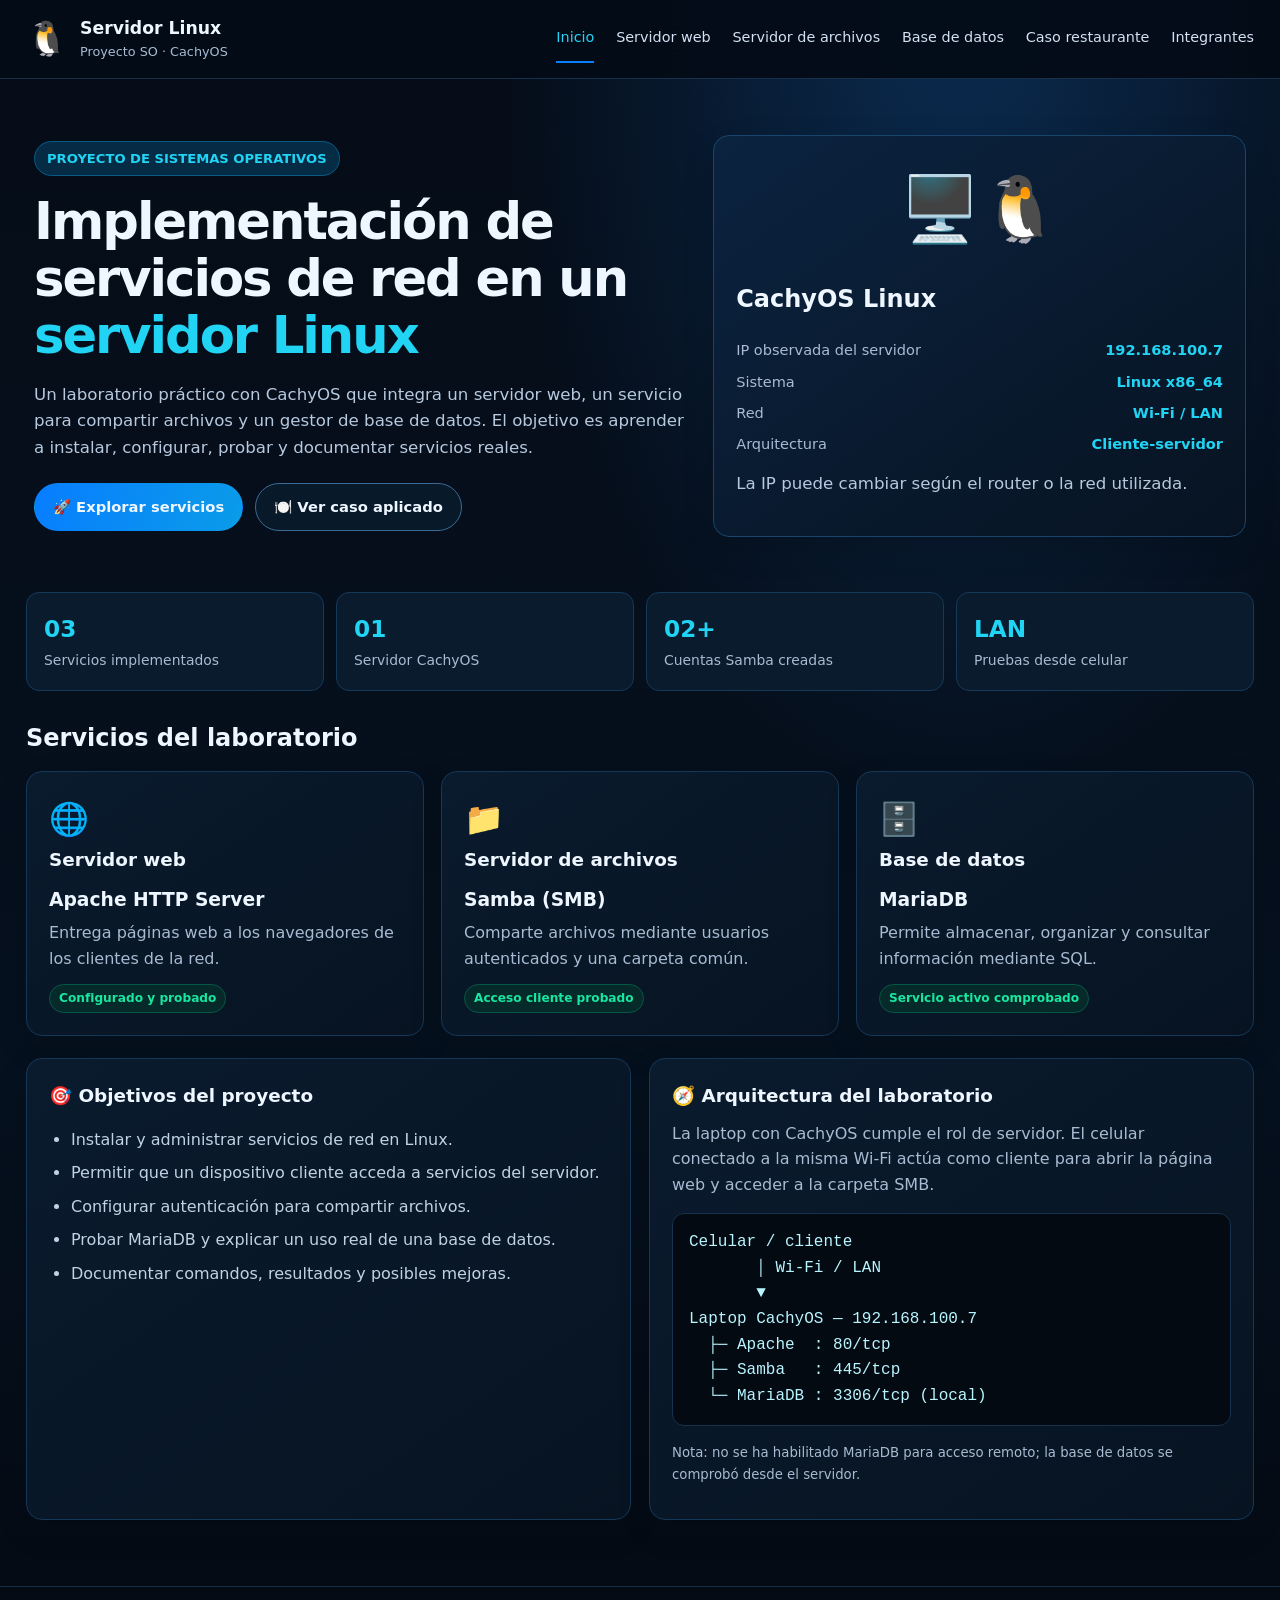
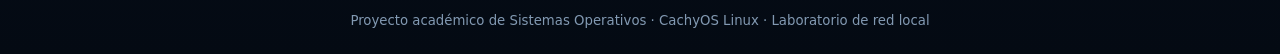
==== index.html @ 0f244c11 "Add files via upload" ====
<!DOCTYPE html><html lang="es"><head><meta charset="UTF-8"><meta name="viewport" content="width=device-width, initial-scale=1"><meta name="theme-color" content="#050c17"><title>Inicio | Proyecto CachyOS</title><link rel="stylesheet" href="styles.css"></head><body><header class="topbar"><nav class="nav"><a class="brand" href="index.html"><span class="penguin">🐧</span><span><strong>Servidor Linux</strong><small>Proyecto SO · CachyOS</small></span></a><div class="navlinks"><a class="active" href="index.html">Inicio</a><a class="" href="web.html">Servidor web</a><a class="" href="archivos.html">Servidor de archivos</a><a class="" href="bd.html">Base de datos</a><a class="" href="caso-restaurante.html">Caso restaurante</a><a class="" href="integrantes.html">Integrantes</a></div></nav></header><main class="wrap">
<section class="hero"><div><span class="tag">PROYECTO DE SISTEMAS OPERATIVOS</span><h1>Implementación de servicios de red en un <span class="accent">servidor Linux</span></h1><p>Un laboratorio práctico con CachyOS que integra un servidor web, un servicio para compartir archivos y un gestor de base de datos. El objetivo es aprender a instalar, configurar, probar y documentar servicios reales.</p><div class="actions"><a class="btn primary" href="web.html">🚀 Explorar servicios</a><a class="btn" href="caso-restaurante.html">🍽️ Ver caso aplicado</a></div></div><aside class="serverbox"><div class="servericon">🖥️🐧</div><h2>CachyOS Linux</h2><div class="info"><span>IP observada del servidor</span><strong>192.168.100.7</strong><span>Sistema</span><strong>Linux x86_64</strong><span>Red</span><strong>Wi‑Fi / LAN</strong><span>Arquitectura</span><strong>Cliente-servidor</strong></div><p class="navhint">La IP puede cambiar según el router o la red utilizada.</p></aside></section>
<div class="statgrid"><div class="stat"><strong>03</strong><span>Servicios implementados</span></div><div class="stat"><strong>01</strong><span>Servidor CachyOS</span></div><div class="stat"><strong>02+</strong><span>Cuentas Samba creadas</span></div><div class="stat"><strong>LAN</strong><span>Pruebas desde celular</span></div></div>
<h2 class="section-title">Servicios del laboratorio</h2><section class="grid3"><a class="card" href="web.html"><div class="icon">🌐</div><h2>Servidor web</h2><h3>Apache HTTP Server</h3><p>Entrega páginas web a los navegadores de los clientes de la red.</p><span class="status">Configurado y probado</span></a><a class="card" href="archivos.html"><div class="icon">📁</div><h2>Servidor de archivos</h2><h3>Samba (SMB)</h3><p>Comparte archivos mediante usuarios autenticados y una carpeta común.</p><span class="status">Acceso cliente probado</span></a><a class="card" href="bd.html"><div class="icon">🗄️</div><h2>Base de datos</h2><h3>MariaDB</h3><p>Permite almacenar, organizar y consultar información mediante SQL.</p><span class="status">Servicio activo comprobado</span></a></section>
<section class="grid2"><article class="panel"><h2>🎯 Objetivos del proyecto</h2><ul class="list"><li>Instalar y administrar servicios de red en Linux.</li><li>Permitir que un dispositivo cliente acceda a servicios del servidor.</li><li>Configurar autenticación para compartir archivos.</li><li>Probar MariaDB y explicar un uso real de una base de datos.</li><li>Documentar comandos, resultados y posibles mejoras.</li></ul></article><article class="panel"><h2>🧭 Arquitectura del laboratorio</h2><p>La laptop con CachyOS cumple el rol de servidor. El celular conectado a la misma Wi‑Fi actúa como cliente para abrir la página web y acceder a la carpeta SMB.</p><pre>Celular / cliente
       │ Wi‑Fi / LAN
       ▼
Laptop CachyOS — 192.168.100.7
  ├─ Apache  : 80/tcp
  ├─ Samba   : 445/tcp
  └─ MariaDB : 3306/tcp (local)</pre><p class="small">Nota: no se ha habilitado MariaDB para acceso remoto; la base de datos se comprobó desde el servidor.</p></article></section>
</main><footer class="footer">Proyecto académico de Sistemas Operativos · CachyOS Linux · Laboratorio de red local</footer></body></html>
---- styles.css ----
:root{--bg:#050c17;--panel:#08182a;--panel2:#0b2037;--line:#153758;--text:#eef6ff;--muted:#a8bbd2;--blue:#087fff;--cyan:#21d4f4;--green:#19e6a0;--purple:#ad85ff;--orange:#ffb45c}
*{box-sizing:border-box}html{scroll-behavior:smooth}body{margin:0;background:radial-gradient(ellipse at 75% 0%,#0b2b50 0,transparent 34%),linear-gradient(180deg,#050c17,#06111f 65%,#040a13);color:var(--text);font-family:Inter,ui-sans-serif,system-ui,-apple-system,"Segoe UI",sans-serif;line-height:1.6}a{color:inherit;text-decoration:none}.topbar{position:sticky;top:0;z-index:10;background:rgba(4,12,23,.96);backdrop-filter:blur(16px);border-bottom:1px solid #17314b}.nav{max-width:1450px;margin:auto;min-height:72px;padding:12px 26px;display:flex;align-items:center;justify-content:space-between;gap:22px}.brand{display:flex;align-items:center;gap:12px;min-width:200px}.penguin{font-size:2.1rem}.brand strong{display:block;font-size:1.08rem}.brand small{display:block;color:var(--muted);font-size:.8rem}.navlinks{display:flex;gap:clamp(10px,1.7vw,25px);align-items:center;flex-wrap:wrap;font-size:.9rem;color:#d3e1f2}.navlinks a{padding:12px 0;border-bottom:2px solid transparent}.navlinks a:hover,.navlinks a.active{color:var(--cyan);border-color:var(--blue)}.wrap{max-width:1320px;margin:auto;padding:28px 26px 48px}.hero{display:grid;grid-template-columns:1.1fr .9fr;gap:28px;align-items:center;padding:28px 8px 35px}.tag{display:inline-flex;background:#062b45;border:1px solid #075c85;color:var(--cyan);padding:6px 12px;border-radius:999px;font-size:.82rem;font-weight:750}.hero h1{font-size:clamp(2.1rem,4vw,3.5rem);line-height:1.12;letter-spacing:-.04em;margin:17px 0}.accent{color:var(--cyan)}.hero p,.lead{font-size:1.04rem;color:#b7c9df;max-width:760px}.actions{display:flex;gap:12px;flex-wrap:wrap;margin-top:22px}.btn{display:inline-flex;align-items:center;gap:9px;border-radius:28px;padding:11px 18px;border:1px solid #3b6b94;background:#08192a;font-weight:700;font-size:.92rem}.btn.primary{background:linear-gradient(110deg,#087dff,#0a9ce8);border-color:transparent}.serverbox,.panel,.card{border:1px solid var(--line);background:linear-gradient(145deg,#0a1b2e,#071321);border-radius:16px;padding:22px;box-shadow:0 12px 32px #0002}.serverbox{border-color:#19456c;background:linear-gradient(145deg,#0b2340,#071321)}.servericon{font-size:4rem;text-align:center}.info{display:grid;grid-template-columns:1fr auto;gap:8px;color:var(--muted);font-size:.91rem}.info strong{color:var(--cyan);text-align:right}.grid3{display:grid;grid-template-columns:repeat(3,minmax(0,1fr));gap:17px;margin:12px 0 22px}.grid2{display:grid;grid-template-columns:repeat(2,minmax(0,1fr));gap:18px;margin:18px 0}.card h2,.panel h2{font-size:1.15rem;margin:0 0 10px}.card h3{margin:6px 0}.card p,.panel p{color:var(--muted);margin:0 0 12px}.icon{font-size:2rem}.status{display:inline-block;color:var(--green);background:#062a29;border:1px solid #075746;border-radius:20px;padding:4px 9px;font-size:.76rem;font-weight:800}.section-title{margin:28px 0 14px;font-size:1.5rem}.muted{color:var(--muted)}.list{padding-left:22px;color:#c2d2e5}.list li{margin:8px 0}.statgrid{display:grid;grid-template-columns:repeat(4,1fr);gap:12px;margin:20px 0}.stat{background:#0a1b2d;border:1px solid #163958;border-radius:13px;padding:17px}.stat strong{display:block;font-size:1.45rem;color:var(--cyan)}.stat span{color:var(--muted);font-size:.87rem}.tablewrap{overflow-x:auto;border:1px solid var(--line);border-radius:12px;margin:15px 0}table{width:100%;border-collapse:collapse;min-width:560px}th,td{text-align:left;padding:12px 14px;border-bottom:1px solid #16324c}th{background:#0b2138;color:var(--cyan)}td{color:#d4e2f1}tr:last-child td{border-bottom:0}code,pre{font-family:ui-monospace,SFMono-Regular,Consolas,monospace}code{color:#a5f3fc;background:#07101b;border:1px solid #1b3650;padding:2px 6px;border-radius:6px}pre{white-space:pre-wrap;overflow-x:auto;color:#b9f5ff;background:#030a12;border:1px solid #16324c;border-radius:12px;padding:16px}.callout{border-left:3px solid var(--cyan);background:#071b30;padding:15px 18px;border-radius:0 12px 12px 0;color:#c8d9ed;margin:18px 0}.steps{counter-reset:step;display:grid;gap:12px}.step{counter-increment:step;display:flex;gap:13px;align-items:flex-start;background:#091a2c;border:1px solid #163653;padding:14px;border-radius:12px}.step:before{content:counter(step);display:grid;place-items:center;min-width:30px;height:30px;border-radius:50%;background:#0b62bd;font-weight:800}.member{display:flex;gap:13px;align-items:center;padding:14px 0;border-bottom:1px solid #142d45}.member:last-child{border:0}.avatar{width:46px;height:46px;border:1px solid #1d6093;background:linear-gradient(145deg,#123c66,#0a1b2f);border-radius:50%;display:grid;place-items:center;font-size:1.3rem}.member strong{display:block}.member span{display:block;color:var(--muted);font-size:.86rem}.footer{border-top:1px solid #142d45;text-align:center;color:#8299b2;padding:23px;font-size:.83rem}.badge{color:var(--orange);border:1px solid #805322;background:#291c0d;padding:4px 9px;border-radius:999px;font-size:.78rem}.food{font-size:2rem}.service-line{display:flex;justify-content:space-between;gap:12px;padding:12px 0;border-bottom:1px solid #15304a}.service-line:last-child{border:0}.service-line span{color:var(--muted)}.small{font-size:.83rem}.navhint{color:#8ea7c2;font-size:.8rem;margin-top:15px}
@media(max-width:900px){.nav{align-items:flex-start;flex-direction:column}.hero{grid-template-columns:1fr}.grid3{grid-template-columns:1fr}.grid2{grid-template-columns:1fr}.statgrid{grid-template-columns:repeat(2,1fr)}}
@media(max-width:520px){.wrap{padding:18px 14px 32px}.nav{padding:12px 15px}.navlinks{gap:12px;font-size:.82rem}.serverbox,.panel,.card{padding:17px}.statgrid{grid-template-columns:1fr 1fr}.hero{padding:20px 0}.hero h1{font-size:2.2rem}}
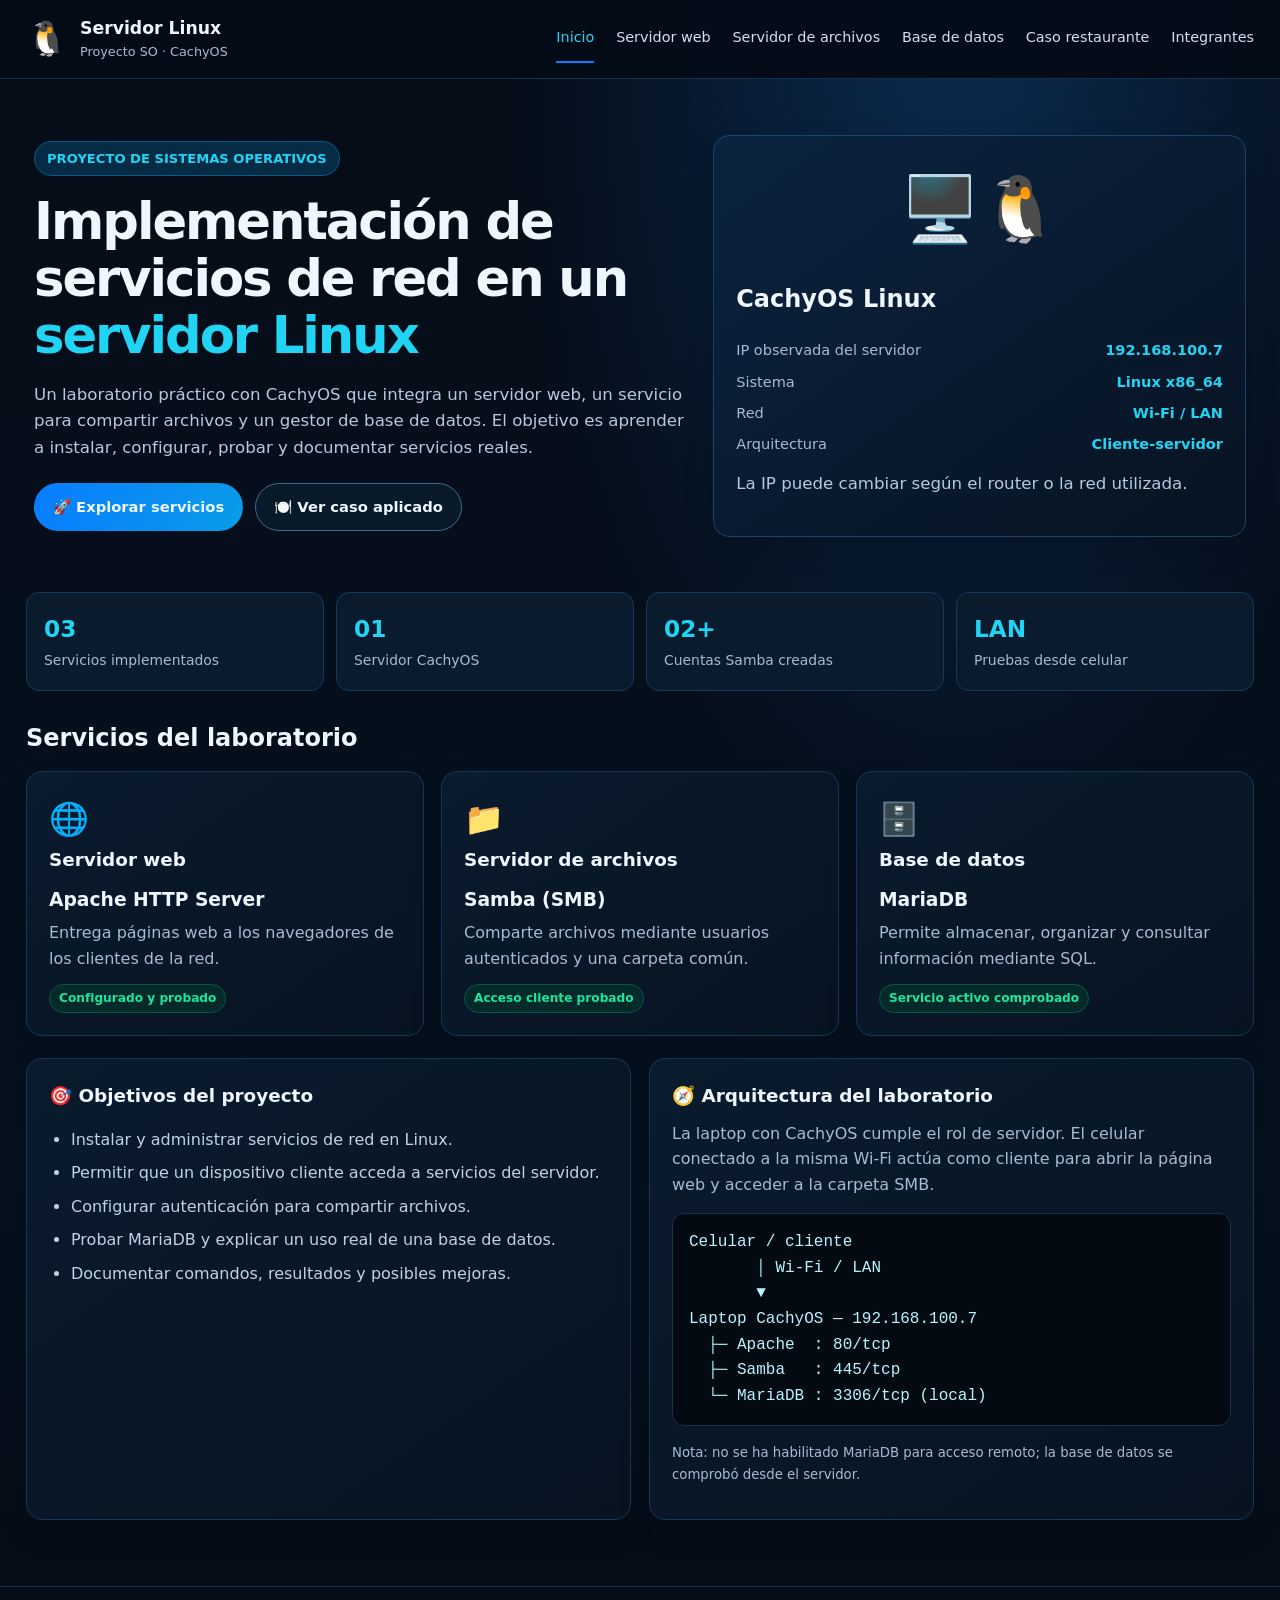
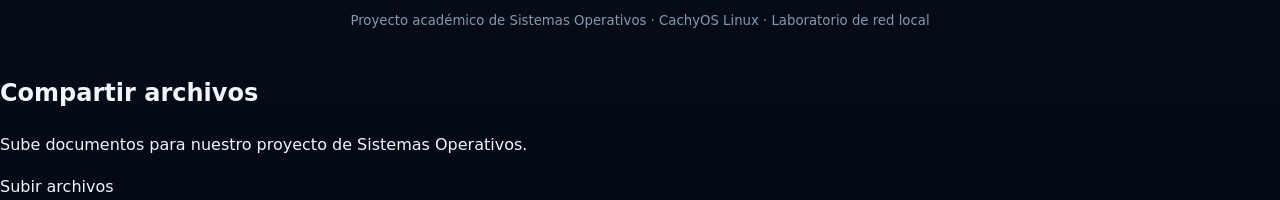
==== commit 622ca496: "Add file sharing section to index.html Added a section for file sharing with a link to a Google Form" ====
--- a/index.html
+++ b/index.html
@@ -9,4 +9,16 @@
   ├─ Apache  : 80/tcp
   ├─ Samba   : 445/tcp
   └─ MariaDB : 3306/tcp (local)</pre><p class="small">Nota: no se ha habilitado MariaDB para acceso remoto; la base de datos se comprobó desde el servidor.</p></article></section>
-</main><footer class="footer">Proyecto académico de Sistemas Operativos · CachyOS Linux · Laboratorio de red local</footer></body></html>+</main><footer class="footer">Proyecto académico de Sistemas Operativos · CachyOS Linux · Laboratorio de red local</footer></body></html>
+
+
+<section class="subir-archivos">
+  <h2>Compartir archivos</h2>
+  <p>Sube documentos para nuestro proyecto de Sistemas Operativos.</p>
+  <a
+    href="https://docs.google.com/forms/d/e/1FAIpQLSeUY4WAZPTMvENuNM8Kw8n868LaGuzA4ndejnscRCqjhpMRfA/viewform?usp=dialog"
+    target="_blank"
+    rel="noopener noreferrer">
+    Subir archivos
+  </a>
+</section>
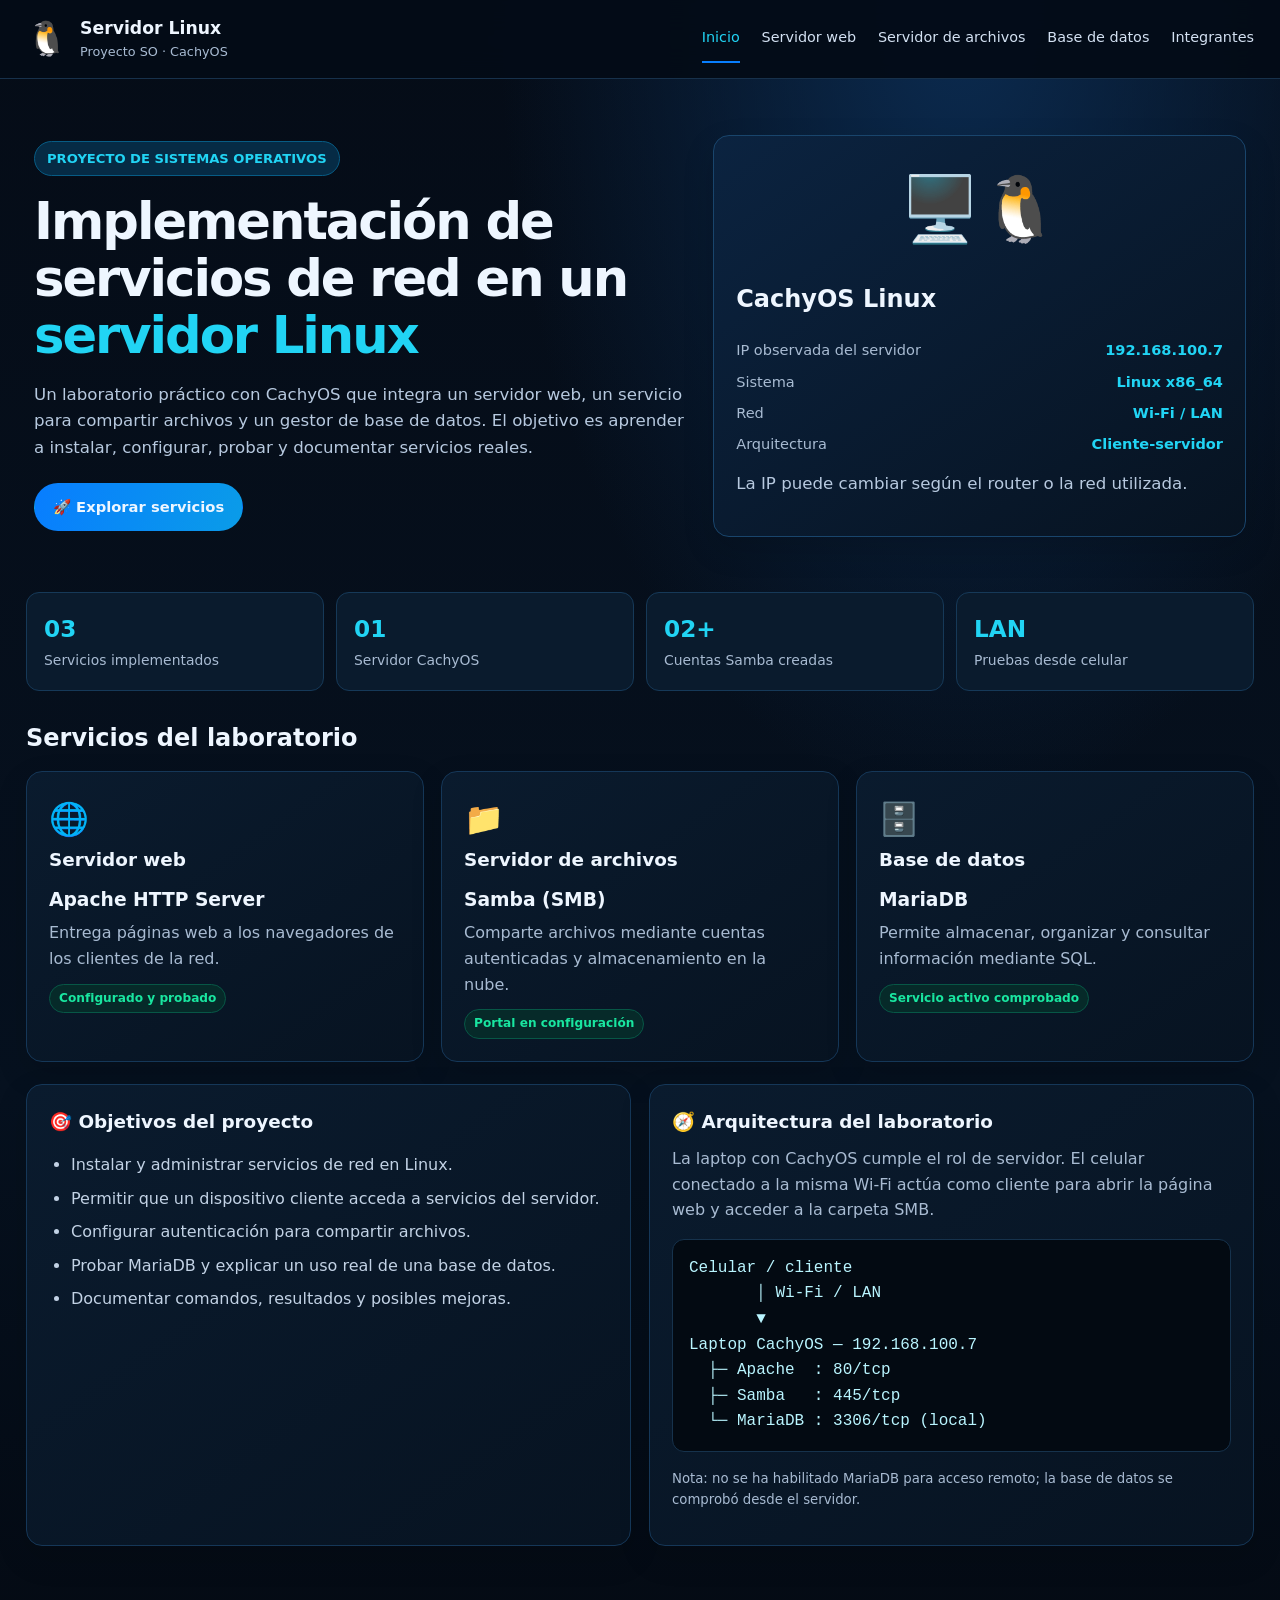
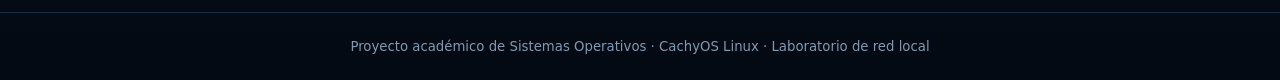
==== commit 2ce6fa65: "Add files via upload" ====
--- a/index.html
+++ b/index.html
@@ -1,7 +1,7 @@
-<!DOCTYPE html><html lang="es"><head><meta charset="UTF-8"><meta name="viewport" content="width=device-width, initial-scale=1"><meta name="theme-color" content="#050c17"><title>Inicio | Proyecto CachyOS</title><link rel="stylesheet" href="styles.css"></head><body><header class="topbar"><nav class="nav"><a class="brand" href="index.html"><span class="penguin">🐧</span><span><strong>Servidor Linux</strong><small>Proyecto SO · CachyOS</small></span></a><div class="navlinks"><a class="active" href="index.html">Inicio</a><a class="" href="web.html">Servidor web</a><a class="" href="archivos.html">Servidor de archivos</a><a class="" href="bd.html">Base de datos</a><a class="" href="caso-restaurante.html">Caso restaurante</a><a class="" href="integrantes.html">Integrantes</a></div></nav></header><main class="wrap">
-<section class="hero"><div><span class="tag">PROYECTO DE SISTEMAS OPERATIVOS</span><h1>Implementación de servicios de red en un <span class="accent">servidor Linux</span></h1><p>Un laboratorio práctico con CachyOS que integra un servidor web, un servicio para compartir archivos y un gestor de base de datos. El objetivo es aprender a instalar, configurar, probar y documentar servicios reales.</p><div class="actions"><a class="btn primary" href="web.html">🚀 Explorar servicios</a><a class="btn" href="caso-restaurante.html">🍽️ Ver caso aplicado</a></div></div><aside class="serverbox"><div class="servericon">🖥️🐧</div><h2>CachyOS Linux</h2><div class="info"><span>IP observada del servidor</span><strong>192.168.100.7</strong><span>Sistema</span><strong>Linux x86_64</strong><span>Red</span><strong>Wi‑Fi / LAN</strong><span>Arquitectura</span><strong>Cliente-servidor</strong></div><p class="navhint">La IP puede cambiar según el router o la red utilizada.</p></aside></section>
+<!DOCTYPE html><html lang="es"><head><meta charset="UTF-8"><meta name="viewport" content="width=device-width, initial-scale=1"><meta name="theme-color" content="#050c17"><title>Inicio | Proyecto CachyOS</title><link rel="stylesheet" href="styles.css"></head><body><header class="topbar"><nav class="nav"><a class="brand" href="index.html"><span class="penguin">🐧</span><span><strong>Servidor Linux</strong><small>Proyecto SO · CachyOS</small></span></a><div class="navlinks"><a class="active" href="index.html">Inicio</a><a class="" href="web.html">Servidor web</a><a class="" href="archivos.html">Servidor de archivos</a><a class="" href="bd.html">Base de datos</a><a class="" href="integrantes.html">Integrantes</a></div></nav></header><main class="wrap">
+<section class="hero"><div><span class="tag">PROYECTO DE SISTEMAS OPERATIVOS</span><h1>Implementación de servicios de red en un <span class="accent">servidor Linux</span></h1><p>Un laboratorio práctico con CachyOS que integra un servidor web, un servicio para compartir archivos y un gestor de base de datos. El objetivo es aprender a instalar, configurar, probar y documentar servicios reales.</p><div class="actions"><a class="btn primary" href="web.html">🚀 Explorar servicios</a></div></div><aside class="serverbox"><div class="servericon">🖥️🐧</div><h2>CachyOS Linux</h2><div class="info"><span>IP observada del servidor</span><strong>192.168.100.7</strong><span>Sistema</span><strong>Linux x86_64</strong><span>Red</span><strong>Wi‑Fi / LAN</strong><span>Arquitectura</span><strong>Cliente-servidor</strong></div><p class="navhint">La IP puede cambiar según el router o la red utilizada.</p></aside></section>
 <div class="statgrid"><div class="stat"><strong>03</strong><span>Servicios implementados</span></div><div class="stat"><strong>01</strong><span>Servidor CachyOS</span></div><div class="stat"><strong>02+</strong><span>Cuentas Samba creadas</span></div><div class="stat"><strong>LAN</strong><span>Pruebas desde celular</span></div></div>
-<h2 class="section-title">Servicios del laboratorio</h2><section class="grid3"><a class="card" href="web.html"><div class="icon">🌐</div><h2>Servidor web</h2><h3>Apache HTTP Server</h3><p>Entrega páginas web a los navegadores de los clientes de la red.</p><span class="status">Configurado y probado</span></a><a class="card" href="archivos.html"><div class="icon">📁</div><h2>Servidor de archivos</h2><h3>Samba (SMB)</h3><p>Comparte archivos mediante usuarios autenticados y una carpeta común.</p><span class="status">Acceso cliente probado</span></a><a class="card" href="bd.html"><div class="icon">🗄️</div><h2>Base de datos</h2><h3>MariaDB</h3><p>Permite almacenar, organizar y consultar información mediante SQL.</p><span class="status">Servicio activo comprobado</span></a></section>
+<h2 class="section-title">Servicios del laboratorio</h2><section class="grid3"><a class="card" href="web.html"><div class="icon">🌐</div><h2>Servidor web</h2><h3>Apache HTTP Server</h3><p>Entrega páginas web a los navegadores de los clientes de la red.</p><span class="status">Configurado y probado</span></a><a class="card" href="archivos.html"><div class="icon">📁</div><h2>Servidor de archivos</h2><h3>Samba (SMB)</h3><p>Comparte archivos mediante cuentas autenticadas y almacenamiento en la nube.</p><span class="status">Portal en configuración</span></a><a class="card" href="bd.html"><div class="icon">🗄️</div><h2>Base de datos</h2><h3>MariaDB</h3><p>Permite almacenar, organizar y consultar información mediante SQL.</p><span class="status">Servicio activo comprobado</span></a></section>
 <section class="grid2"><article class="panel"><h2>🎯 Objetivos del proyecto</h2><ul class="list"><li>Instalar y administrar servicios de red en Linux.</li><li>Permitir que un dispositivo cliente acceda a servicios del servidor.</li><li>Configurar autenticación para compartir archivos.</li><li>Probar MariaDB y explicar un uso real de una base de datos.</li><li>Documentar comandos, resultados y posibles mejoras.</li></ul></article><article class="panel"><h2>🧭 Arquitectura del laboratorio</h2><p>La laptop con CachyOS cumple el rol de servidor. El celular conectado a la misma Wi‑Fi actúa como cliente para abrir la página web y acceder a la carpeta SMB.</p><pre>Celular / cliente
        │ Wi‑Fi / LAN
        ▼
@@ -9,16 +9,4 @@
   ├─ Apache  : 80/tcp
   ├─ Samba   : 445/tcp
   └─ MariaDB : 3306/tcp (local)</pre><p class="small">Nota: no se ha habilitado MariaDB para acceso remoto; la base de datos se comprobó desde el servidor.</p></article></section>
-</main><footer class="footer">Proyecto académico de Sistemas Operativos · CachyOS Linux · Laboratorio de red local</footer></body></html>
-
-
-<section class="subir-archivos">
-  <h2>Compartir archivos</h2>
-  <p>Sube documentos para nuestro proyecto de Sistemas Operativos.</p>
-  <a
-    href="https://docs.google.com/forms/d/e/1FAIpQLSeUY4WAZPTMvENuNM8Kw8n868LaGuzA4ndejnscRCqjhpMRfA/viewform?usp=dialog"
-    target="_blank"
-    rel="noopener noreferrer">
-    Subir archivos
-  </a>
-</section>
+</main><footer class="footer">Proyecto académico de Sistemas Operativos · CachyOS Linux · Laboratorio de red local</footer></body></html>
